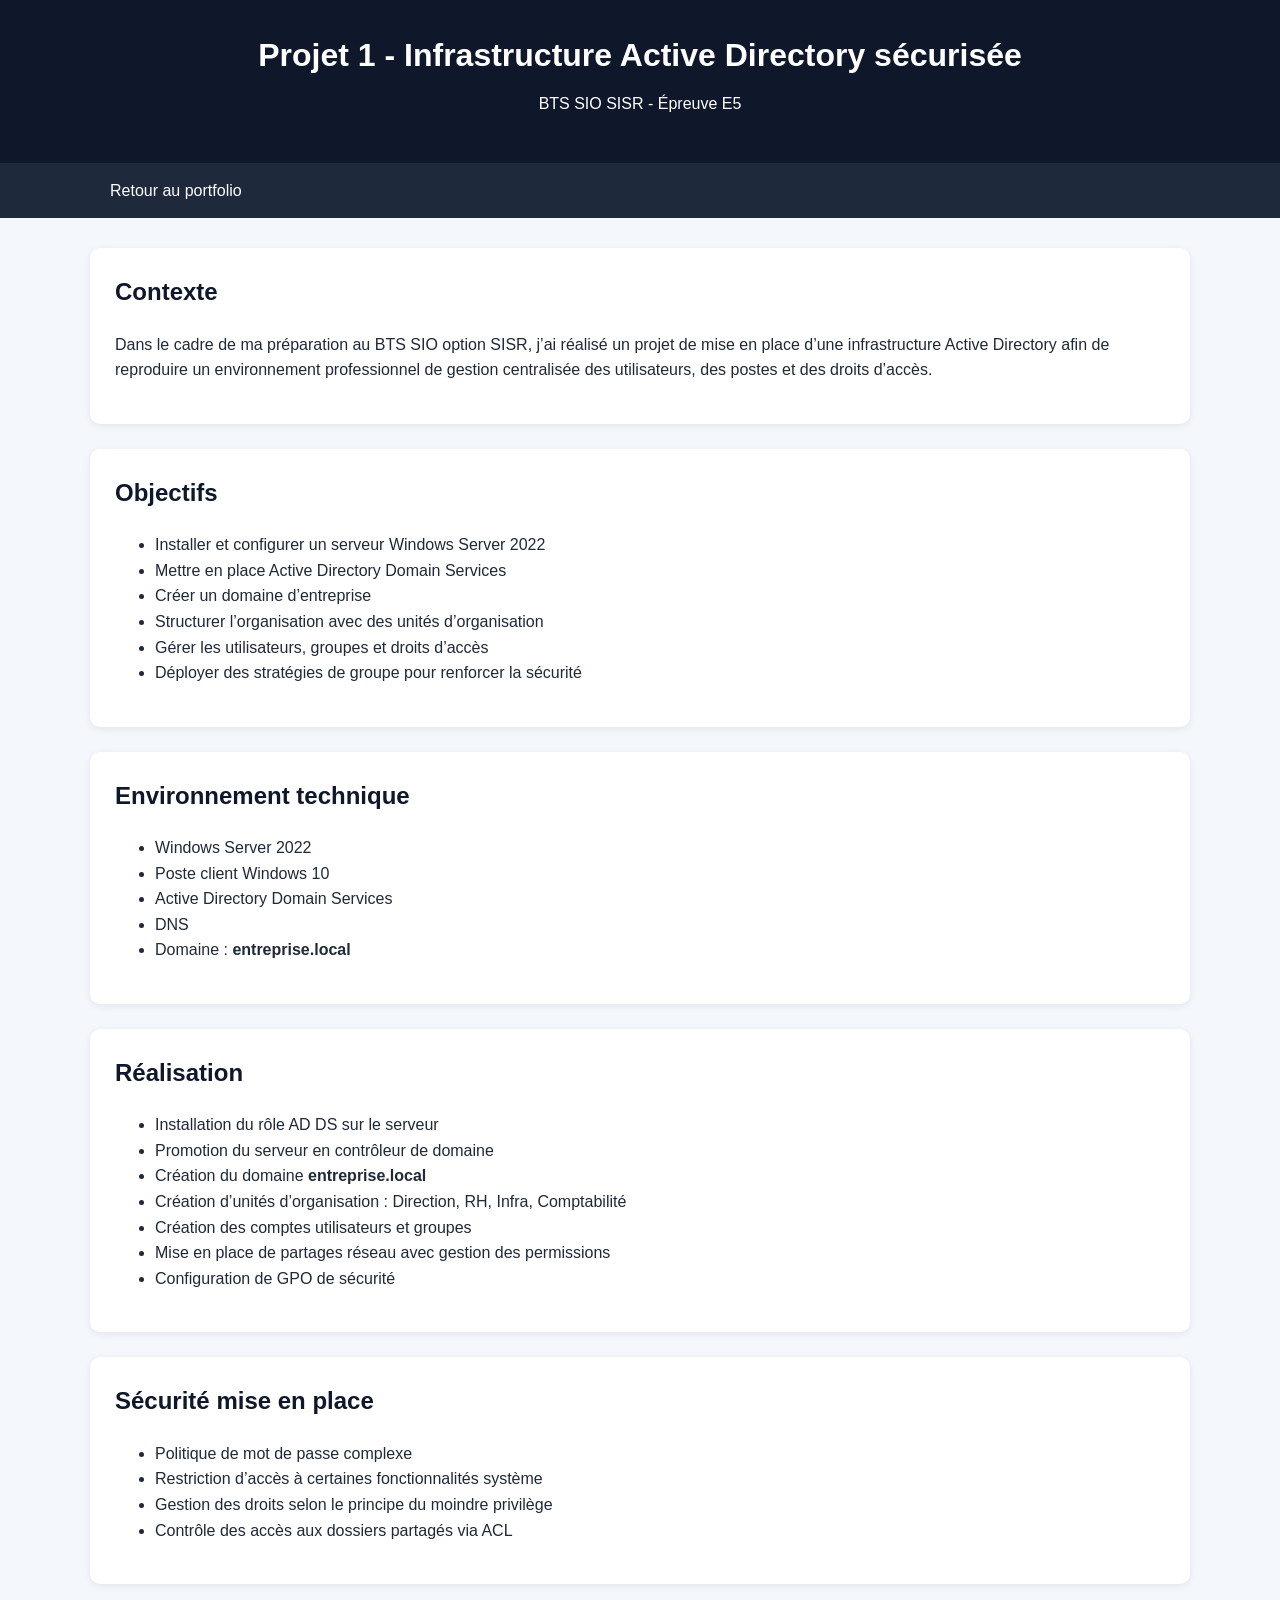
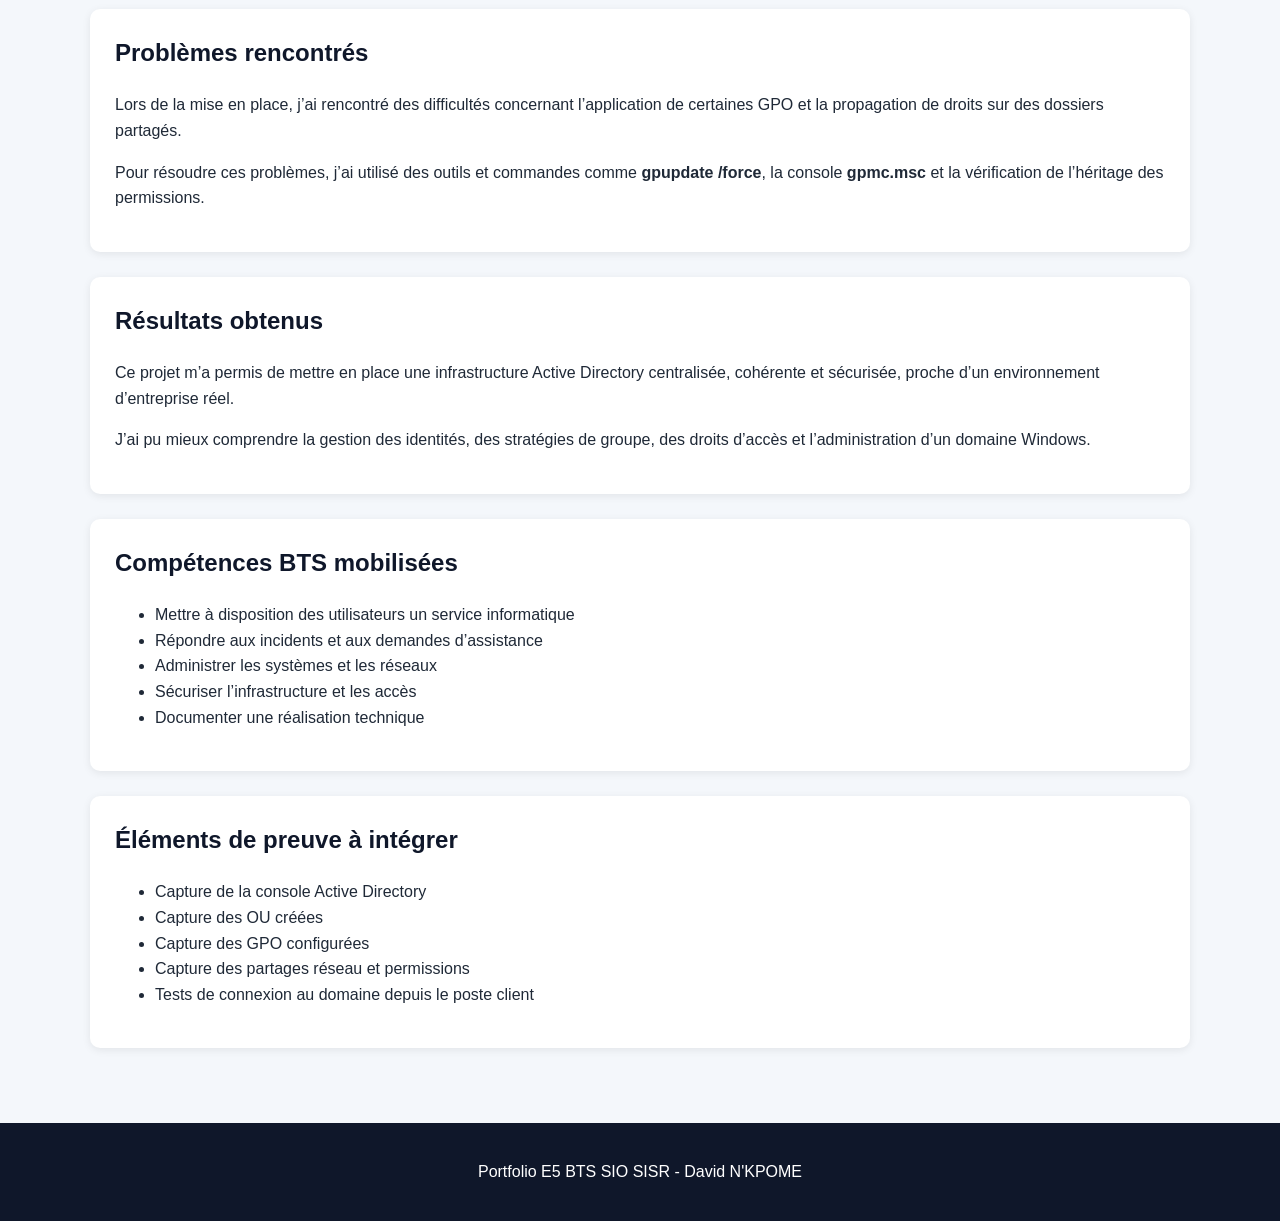
==== projets/ad.html @ 211c7ce3 "Ajout page projet Active Directory" ====
<!DOCTYPE html>
<html lang="fr">
<head>
    <meta charset="UTF-8">
    <meta name="viewport" content="width=device-width, initial-scale=1.0">
    <title>Projet Active Directory - Portfolio E5</title>
    <link rel="stylesheet" href="../css/style.css">
</head>
<body>
    <header class="site-header">
        <div class="container">
            <h1>Projet 1 - Infrastructure Active Directory sécurisée</h1>
            <p>BTS SIO SISR - Épreuve E5</p>
        </div>
    </header>

    <nav class="main-nav">
        <div class="container">
            <ul>
                <li><a href="../index.html">Retour au portfolio</a></li>
            </ul>
        </div>
    </nav>

    <main class="container">
        <section>
            <h2>Contexte</h2>
            <p>
                Dans le cadre de ma préparation au BTS SIO option SISR, j’ai réalisé un projet de mise en place
                d’une infrastructure Active Directory afin de reproduire un environnement professionnel de gestion
                centralisée des utilisateurs, des postes et des droits d’accès.
            </p>
        </section>

        <section>
            <h2>Objectifs</h2>
            <ul>
                <li>Installer et configurer un serveur Windows Server 2022</li>
                <li>Mettre en place Active Directory Domain Services</li>
                <li>Créer un domaine d’entreprise</li>
                <li>Structurer l’organisation avec des unités d’organisation</li>
                <li>Gérer les utilisateurs, groupes et droits d’accès</li>
                <li>Déployer des stratégies de groupe pour renforcer la sécurité</li>
            </ul>
        </section>

        <section>
            <h2>Environnement technique</h2>
            <ul>
                <li>Windows Server 2022</li>
                <li>Poste client Windows 10</li>
                <li>Active Directory Domain Services</li>
                <li>DNS</li>
                <li>Domaine : <strong>entreprise.local</strong></li>
            </ul>
        </section>

        <section>
            <h2>Réalisation</h2>
            <ul>
                <li>Installation du rôle AD DS sur le serveur</li>
                <li>Promotion du serveur en contrôleur de domaine</li>
                <li>Création du domaine <strong>entreprise.local</strong></li>
                <li>Création d’unités d’organisation : Direction, RH, Infra, Comptabilité</li>
                <li>Création des comptes utilisateurs et groupes</li>
                <li>Mise en place de partages réseau avec gestion des permissions</li>
                <li>Configuration de GPO de sécurité</li>
            </ul>
        </section>

        <section>
            <h2>Sécurité mise en place</h2>
            <ul>
                <li>Politique de mot de passe complexe</li>
                <li>Restriction d’accès à certaines fonctionnalités système</li>
                <li>Gestion des droits selon le principe du moindre privilège</li>
                <li>Contrôle des accès aux dossiers partagés via ACL</li>
            </ul>
        </section>

        <section>
            <h2>Problèmes rencontrés</h2>
            <p>
                Lors de la mise en place, j’ai rencontré des difficultés concernant l’application de certaines GPO
                et la propagation de droits sur des dossiers partagés.
            </p>
            <p>
                Pour résoudre ces problèmes, j’ai utilisé des outils et commandes comme
                <strong>gpupdate /force</strong>, la console <strong>gpmc.msc</strong>
                et la vérification de l’héritage des permissions.
            </p>
        </section>

        <section>
            <h2>Résultats obtenus</h2>
            <p>
                Ce projet m’a permis de mettre en place une infrastructure Active Directory centralisée,
                cohérente et sécurisée, proche d’un environnement d’entreprise réel.
            </p>
            <p>
                J’ai pu mieux comprendre la gestion des identités, des stratégies de groupe, des droits d’accès
                et l’administration d’un domaine Windows.
            </p>
        </section>

        <section>
            <h2>Compétences BTS mobilisées</h2>
            <ul>
                <li>Mettre à disposition des utilisateurs un service informatique</li>
                <li>Répondre aux incidents et aux demandes d’assistance</li>
                <li>Administrer les systèmes et les réseaux</li>
                <li>Sécuriser l’infrastructure et les accès</li>
                <li>Documenter une réalisation technique</li>
            </ul>
        </section>

        <section>
            <h2>Éléments de preuve à intégrer</h2>
            <ul>
                <li>Capture de la console Active Directory</li>
                <li>Capture des OU créées</li>
                <li>Capture des GPO configurées</li>
                <li>Capture des partages réseau et permissions</li>
                <li>Tests de connexion au domaine depuis le poste client</li>
            </ul>
        </section>
    </main>

    <footer class="site-footer">
        <div class="container">
            <p>Portfolio E5 BTS SIO SISR - David N'KPOME</p>
        </div>
    </footer>
</body>
</html>
---- css/style.css ----
* {
    box-sizing: border-box;
}

body {
    margin: 0;
    font-family: Arial, sans-serif;
    line-height: 1.6;
    background-color: #f4f7fb;
    color: #1f2937;
}

.container {
    width: 90%;
    max-width: 1100px;
    margin: 0 auto;
}

.site-header {
    background-color: #0f172a;
    color: white;
    padding: 30px 0;
    text-align: center;
}

.site-header h1 {
    margin: 0;
    font-size: 2rem;
}

.site-header p {
    margin-top: 10px;
}

.main-nav {
    background-color: #1e293b;
}

.main-nav ul {
    list-style: none;
    margin: 0;
    padding: 0;
    display: flex;
    flex-wrap: wrap;
}

.main-nav li {
    margin: 0;
}

.main-nav a {
    display: block;
    padding: 15px 20px;
    color: white;
    text-decoration: none;
}

.main-nav a:hover {
    background-color: #334155;
}

main {
    padding: 30px 0;
}

section {
    background-color: white;
    margin-bottom: 25px;
    padding: 25px;
    border-radius: 10px;
    box-shadow: 0 2px 8px rgba(0, 0, 0, 0.08);
}

section h2 {
    margin-top: 0;
    color: #0f172a;
}

article {
    margin-bottom: 20px;
    padding: 15px;
    border-left: 4px solid #2563eb;
    background-color: #f8fafc;
}

.site-footer {
    background-color: #0f172a;
    color: white;
    text-align: center;
    padding: 20px 0;
    margin-top: 20px;
}
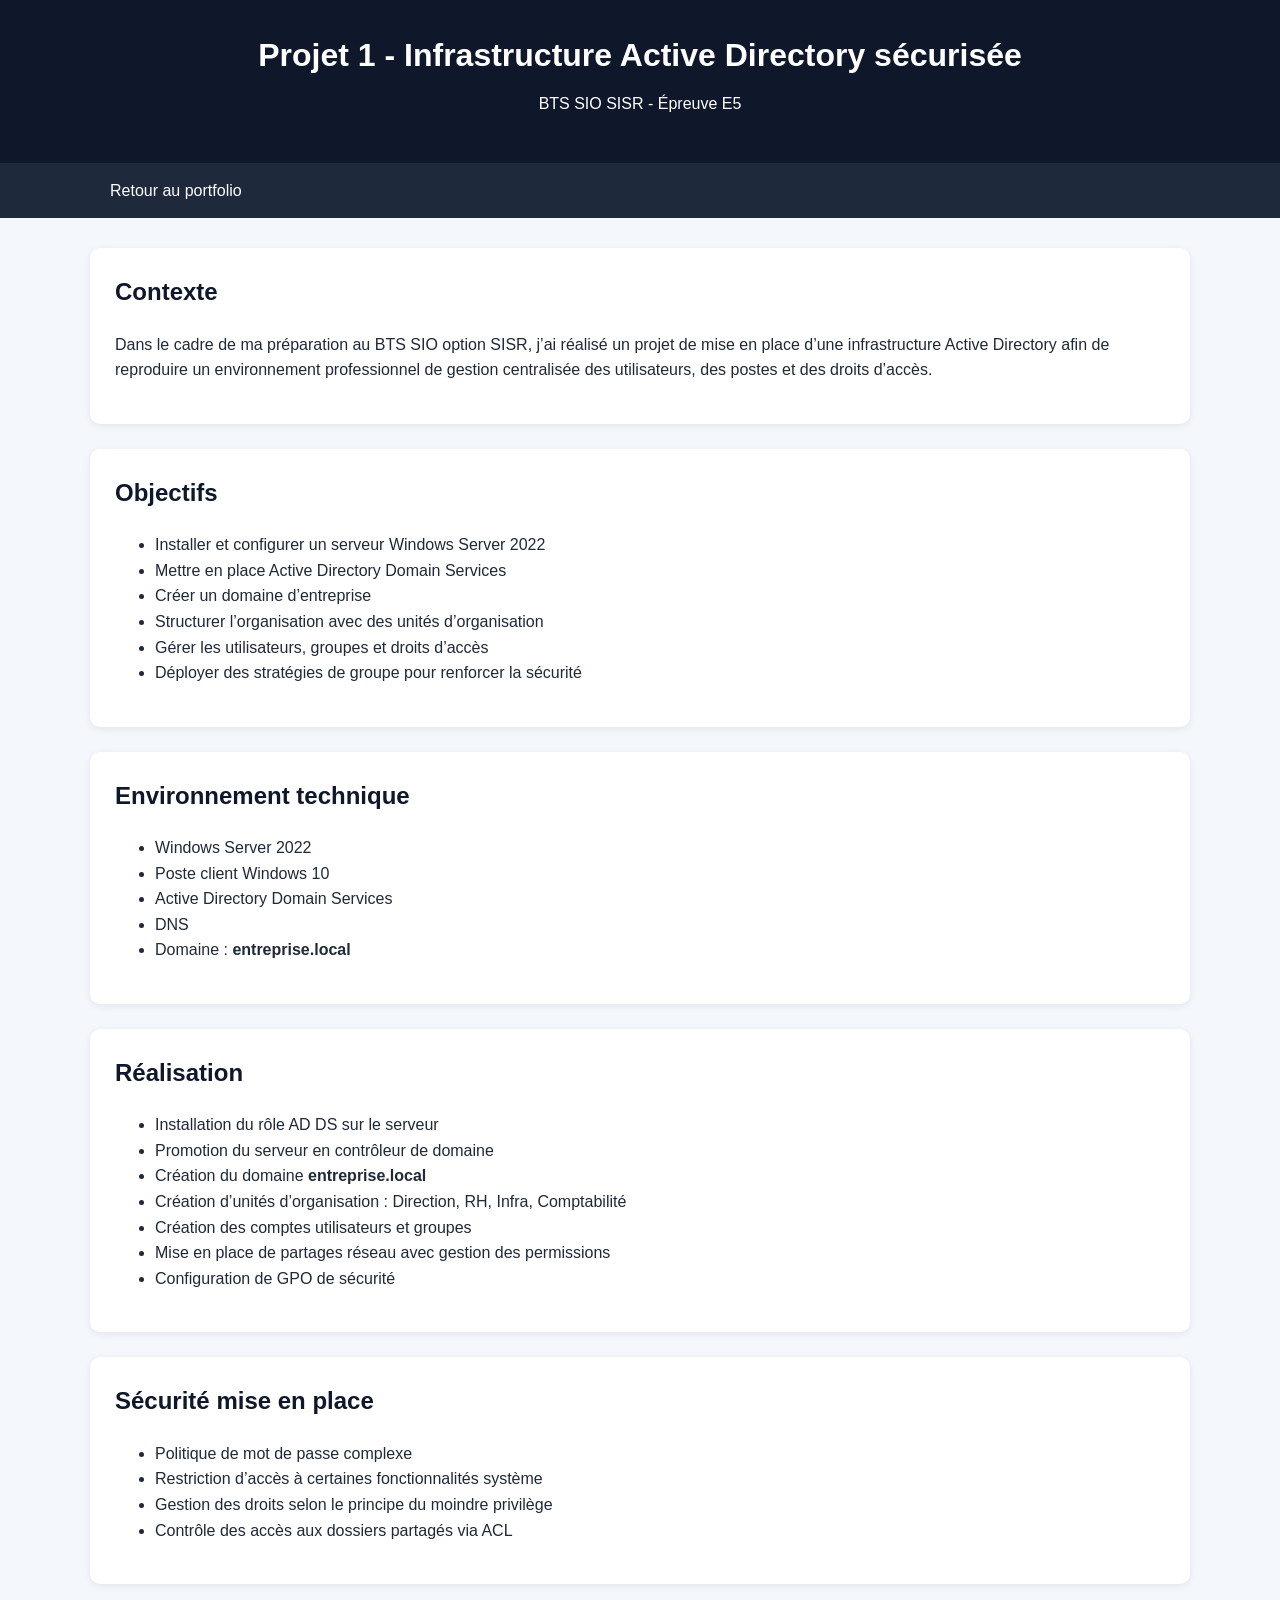
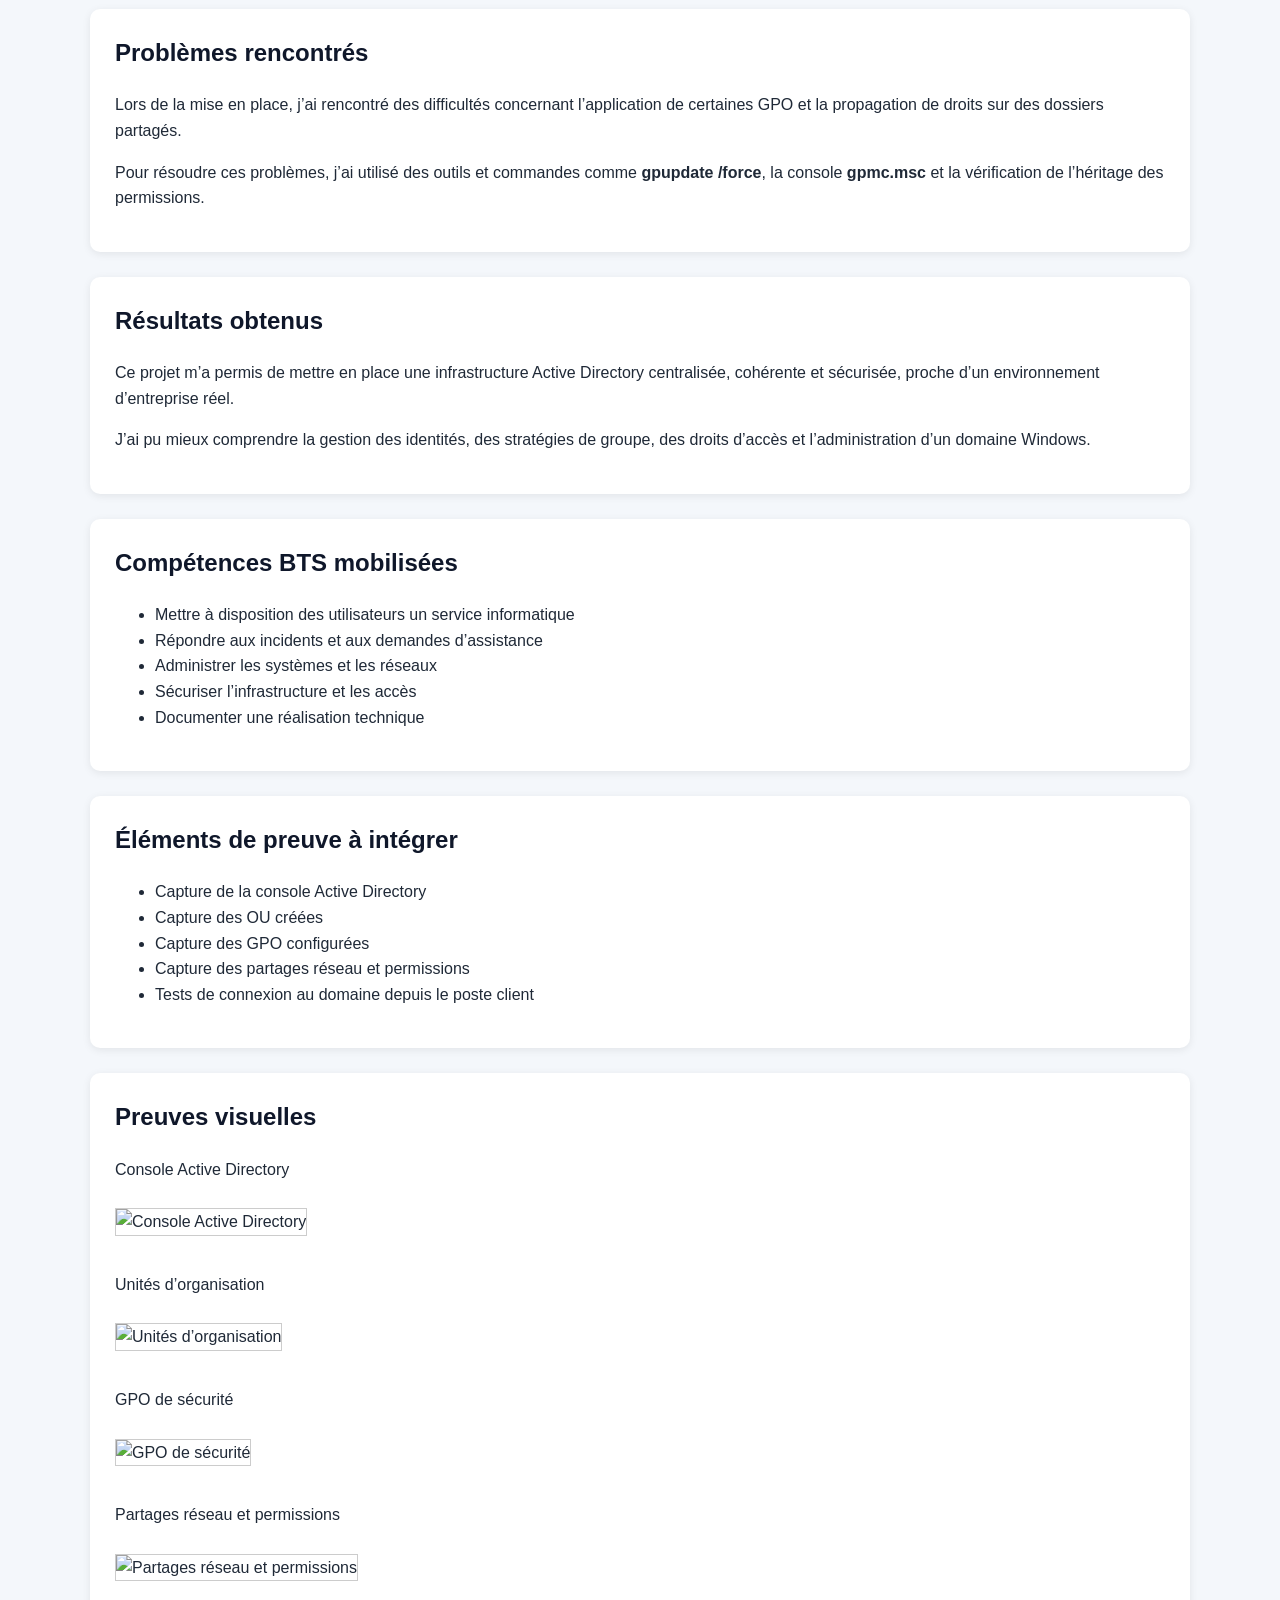
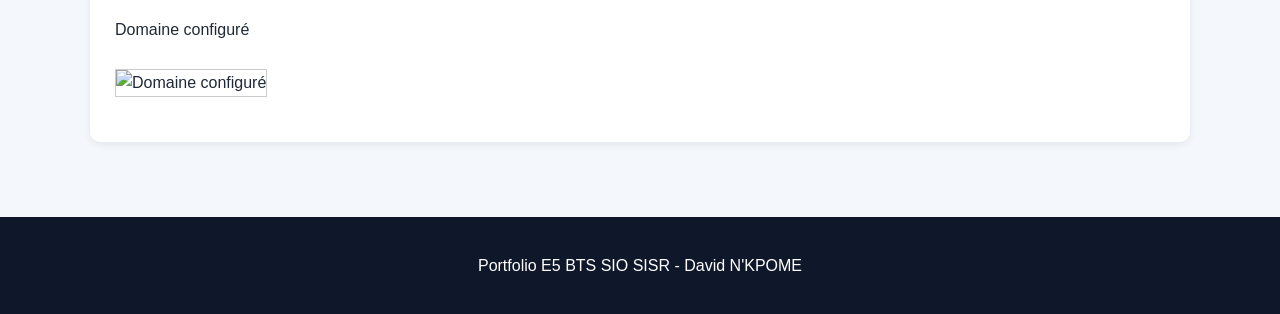
==== commit bfc2e2cd: "Ajout affichage des preuves Active Directory" ====
--- a/projets/ad.html
+++ b/projets/ad.html
@@ -124,6 +124,25 @@
                 <li>Tests de connexion au domaine depuis le poste client</li>
             </ul>
         </section>
+
+        <section>
+            <h2>Preuves visuelles</h2>
+
+            <p>Console Active Directory</p>
+            <img src="../assets/preuves/ad/ad-console.png" alt="Console Active Directory" style="max-width:100%; border:1px solid #ccc; margin-top:10px; margin-bottom:20px;">
+
+            <p>Unités d’organisation</p>
+            <img src="../assets/preuves/ad/ou.png" alt="Unités d’organisation" style="max-width:100%; border:1px solid #ccc; margin-top:10px; margin-bottom:20px;">
+
+            <p>GPO de sécurité</p>
+            <img src="../assets/preuves/ad/gpo.png" alt="GPO de sécurité" style="max-width:100%; border:1px solid #ccc; margin-top:10px; margin-bottom:20px;">
+
+            <p>Partages réseau et permissions</p>
+            <img src="../assets/preuves/ad/partages.png" alt="Partages réseau et permissions" style="max-width:100%; border:1px solid #ccc; margin-top:10px; margin-bottom:20px;">
+
+            <p>Domaine configuré</p>
+            <img src="../assets/preuves/ad/domaine.png" alt="Domaine configuré" style="max-width:100%; border:1px solid #ccc; margin-top:10px; margin-bottom:20px;">
+        </section>
     </main>
 
     <footer class="site-footer">
